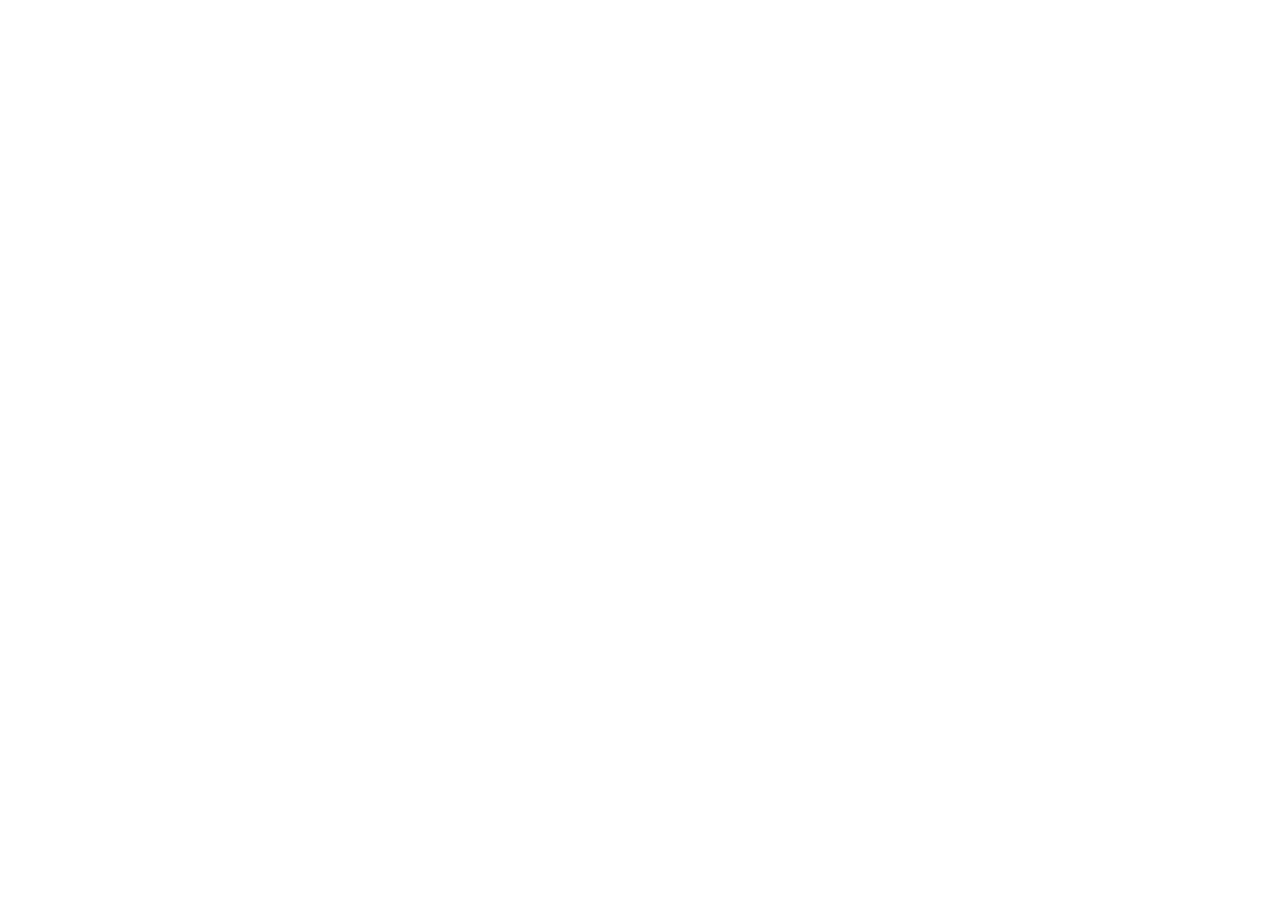
==== index.html @ 8fb1d261 "Updates" ====
<!doctype html><html lang="en"><head><meta charset="utf-8"/><link rel="icon" type="image/png" href="/portfolio-website/jk.png"/><meta name="viewport" content="width=device-width,initial-scale=1"/><meta name="theme-color" content="#0a0b10"/><meta name="description" content="Jack Kurtz — AI Engineer building AI automation pipelines and cloud infrastructure on Azure."/><link rel="preconnect" href="https://fonts.googleapis.com"/><link rel="preconnect" href="https://fonts.gstatic.com" crossorigin/><link href="https://fonts.googleapis.com/css2?family=Inter:wght@400;500;600;700;800&family=JetBrains+Mono:wght@400;500&display=swap" rel="stylesheet"/><link rel="apple-touch-icon" href="/portfolio-website/jk.png"/><link rel="manifest" href="/portfolio-website/manifest.json"/><title>Jack Kurtz — AI Engineer</title><script defer="defer" src="/portfolio-website/static/js/main.59977038.js"></script><link href="/portfolio-website/static/css/main.2db88e53.css" rel="stylesheet"></head><body><noscript>You need to enable JavaScript to run this app.</noscript><div id="root"></div></body></html>
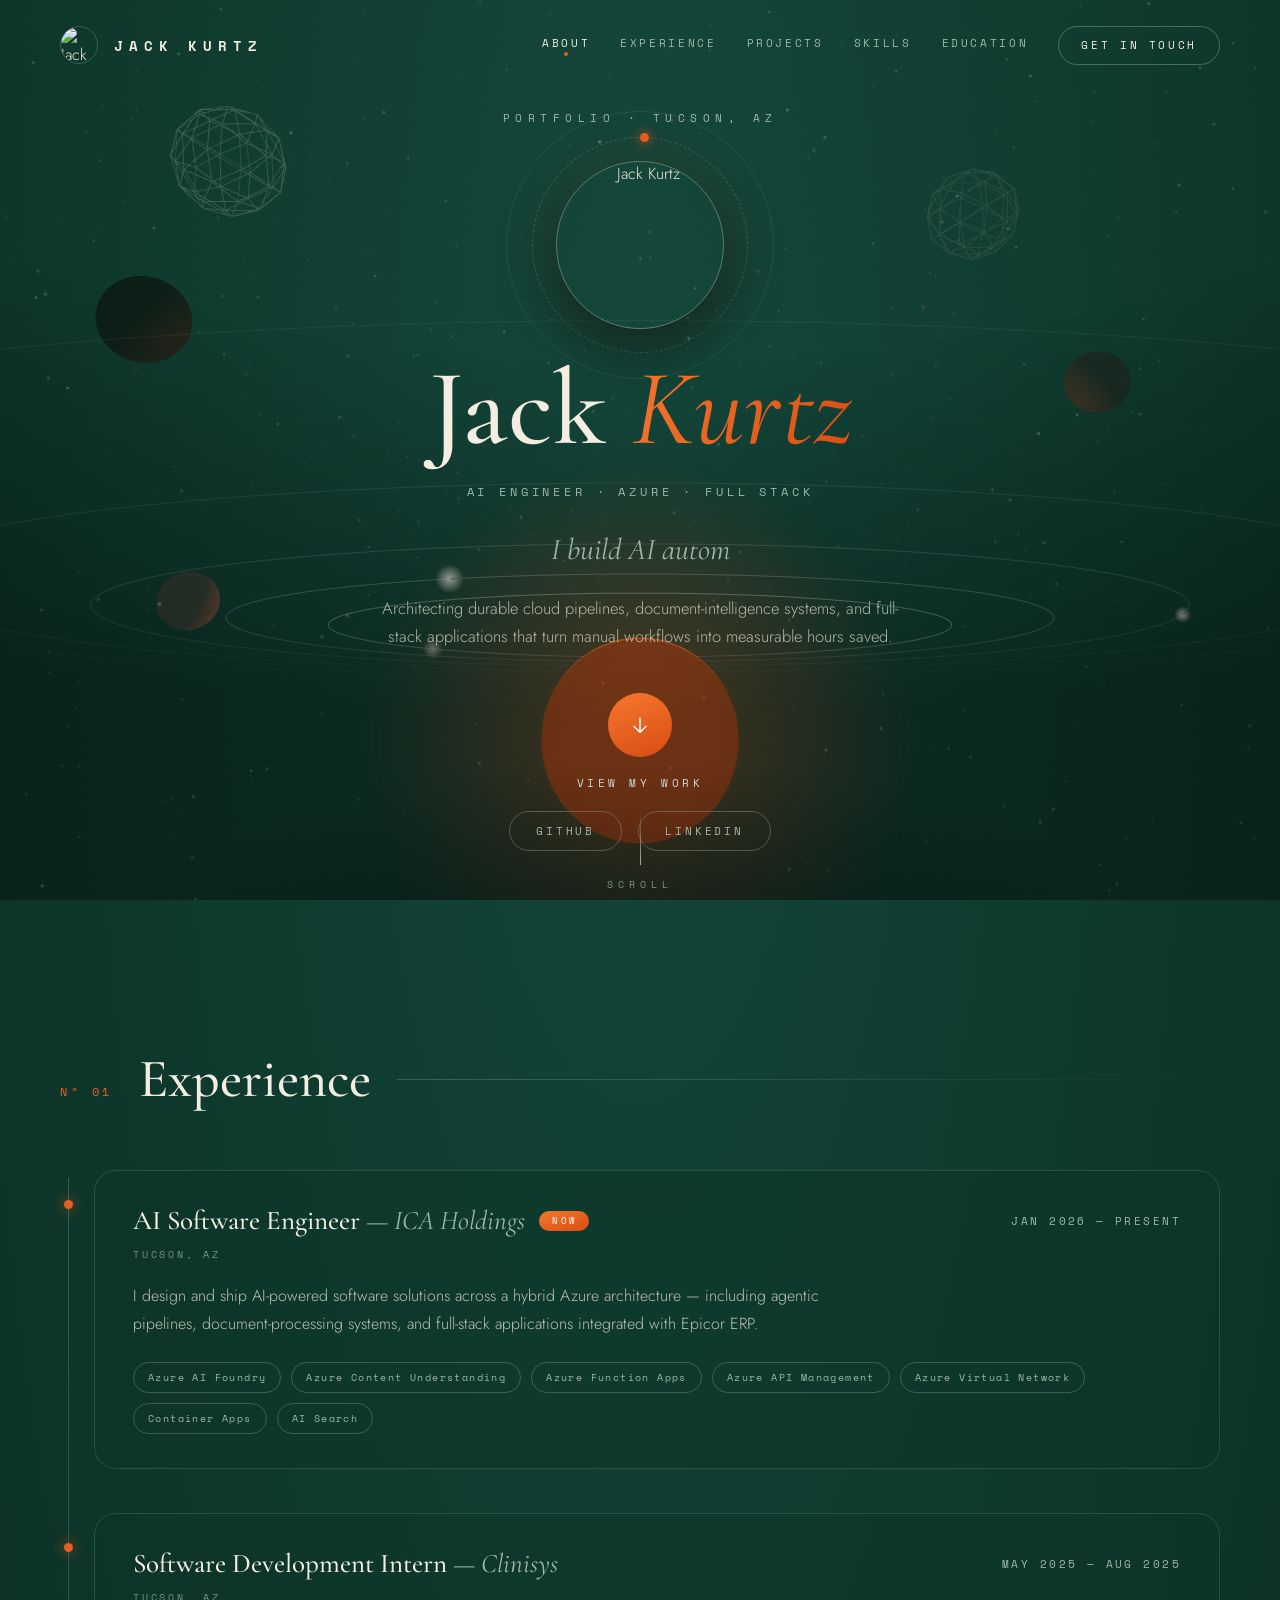
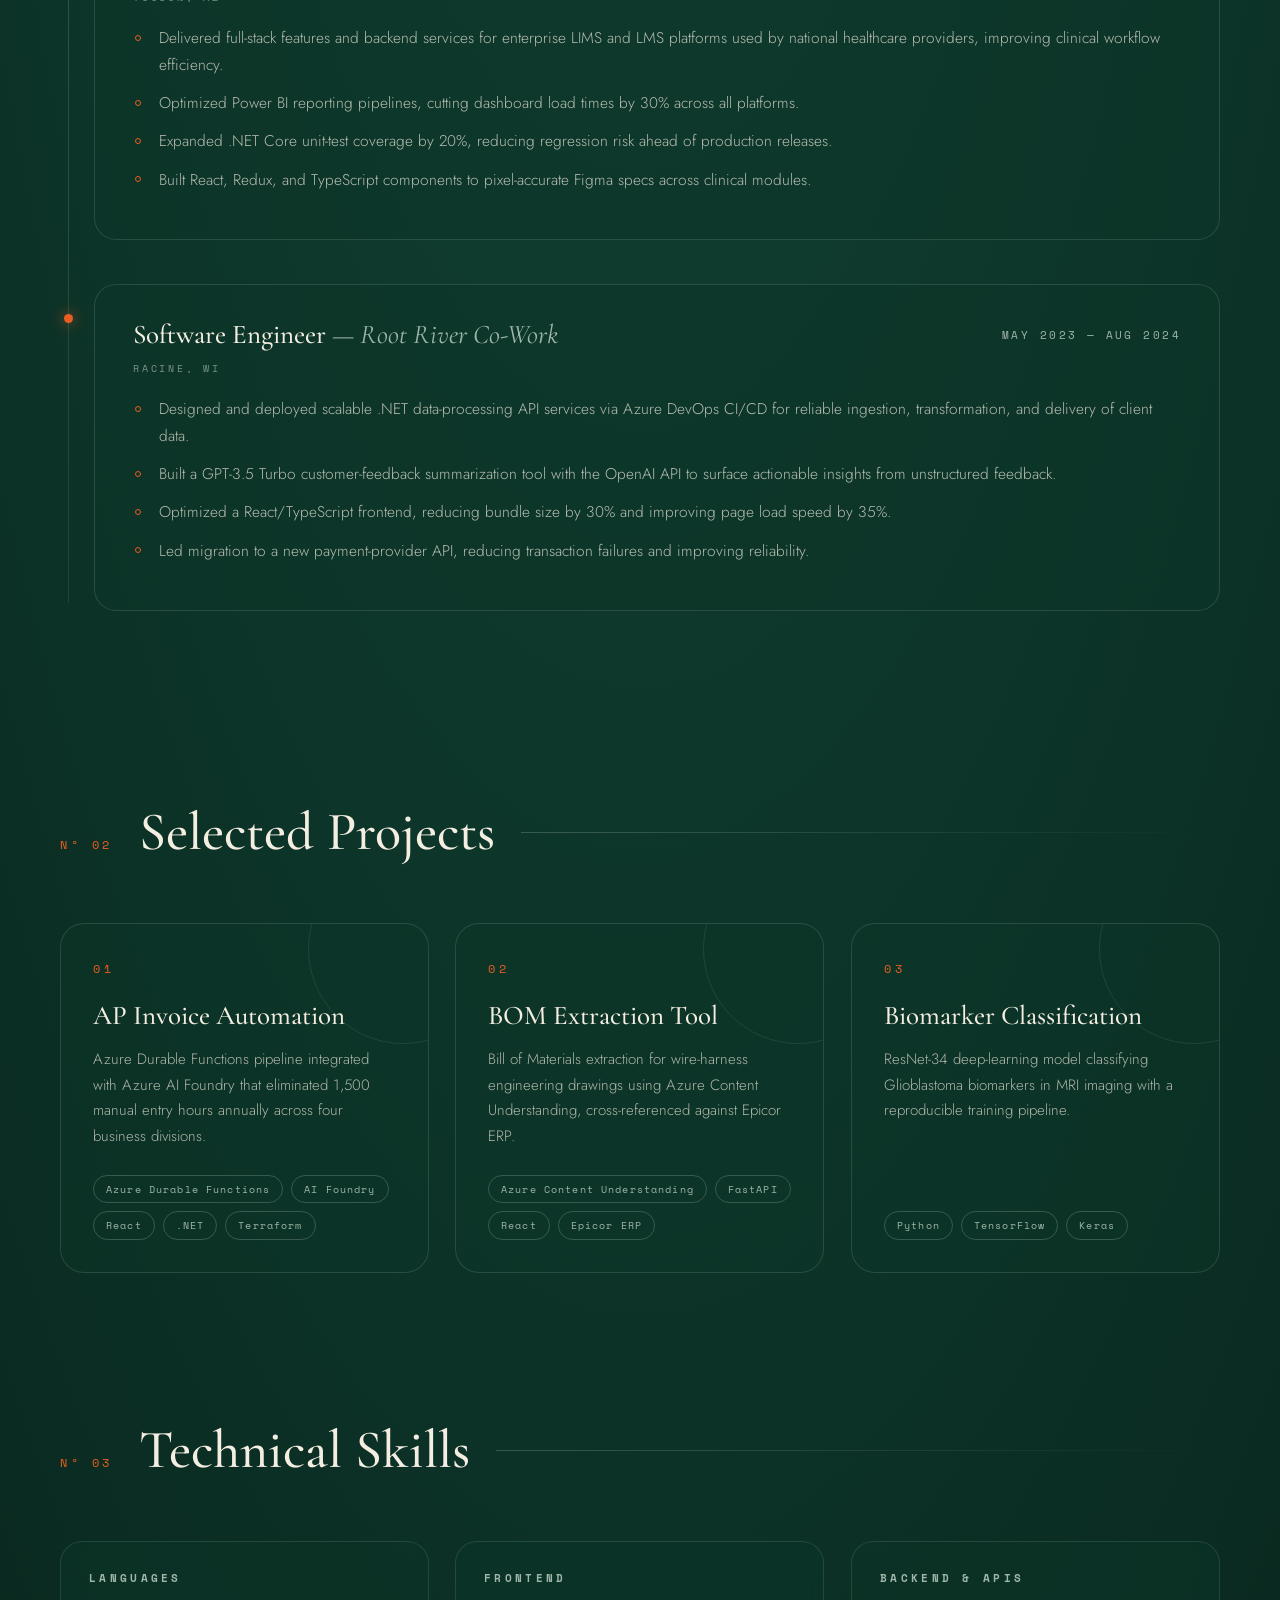
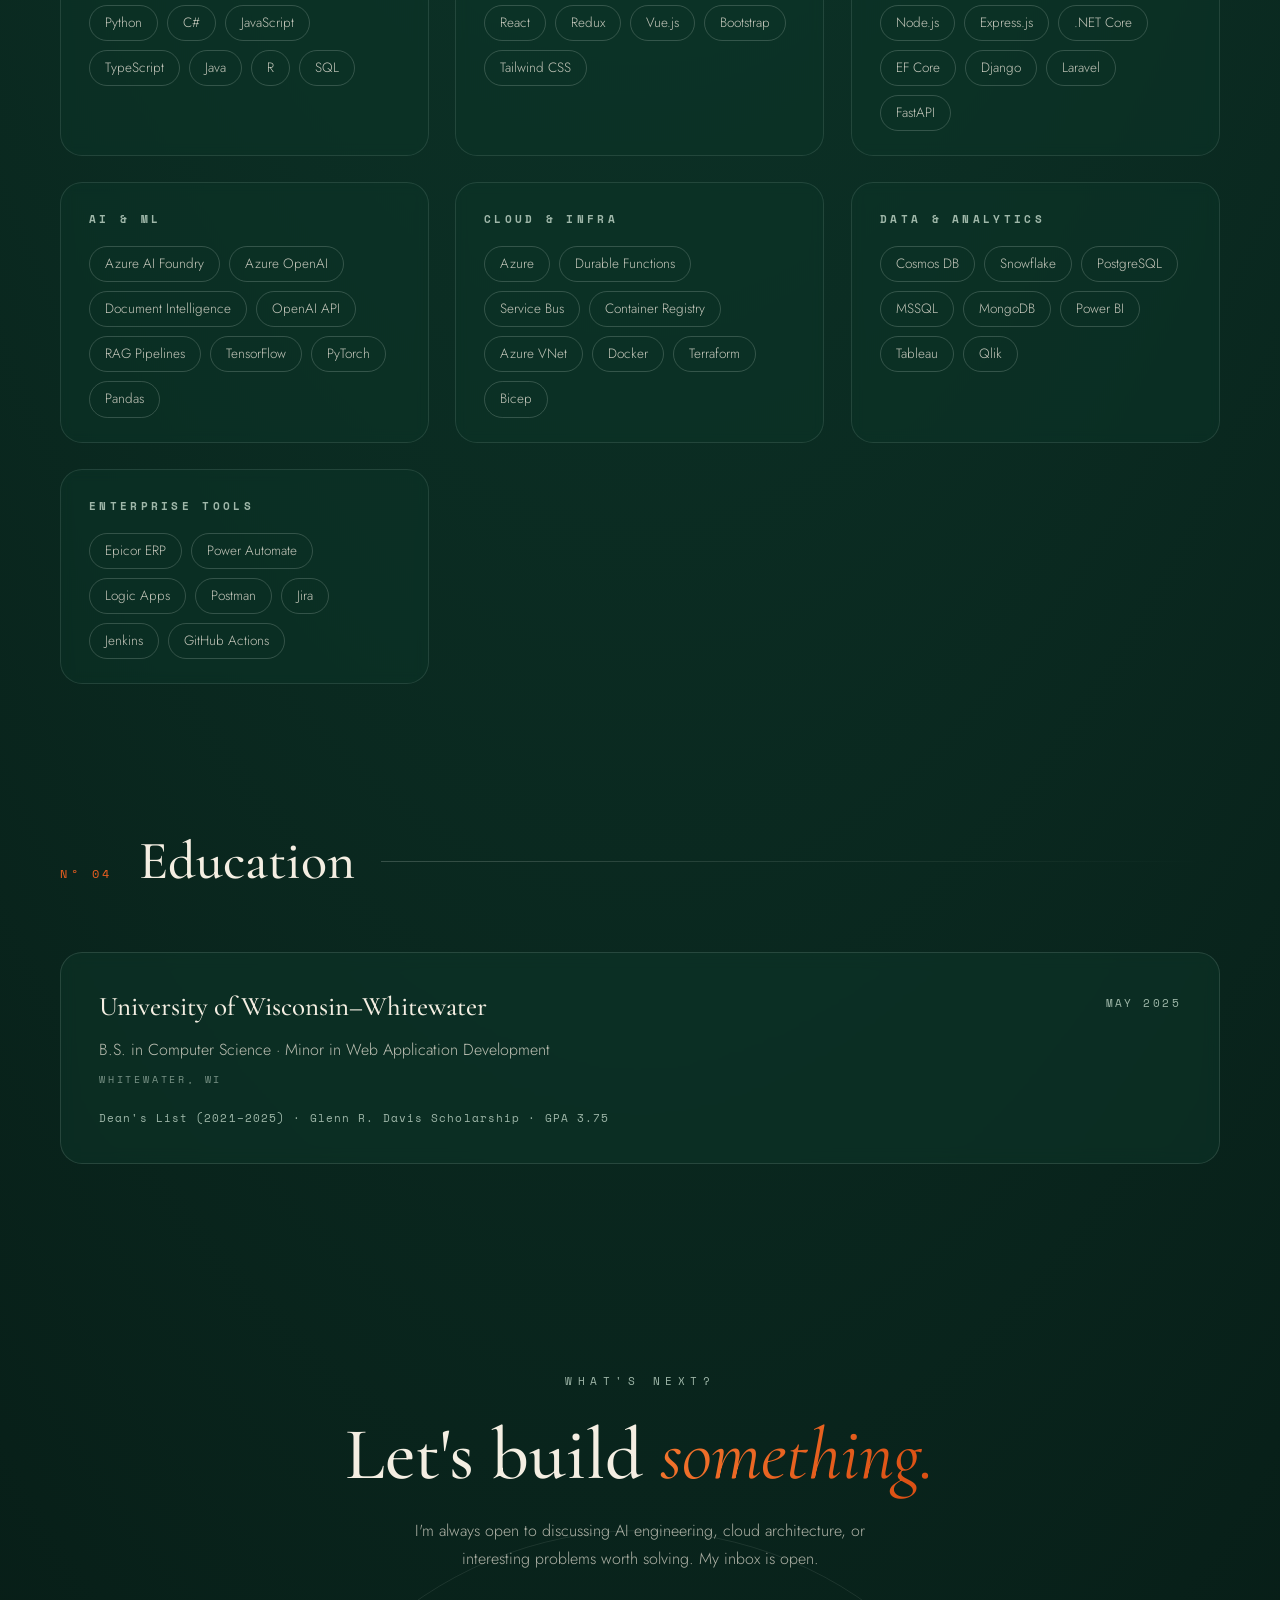
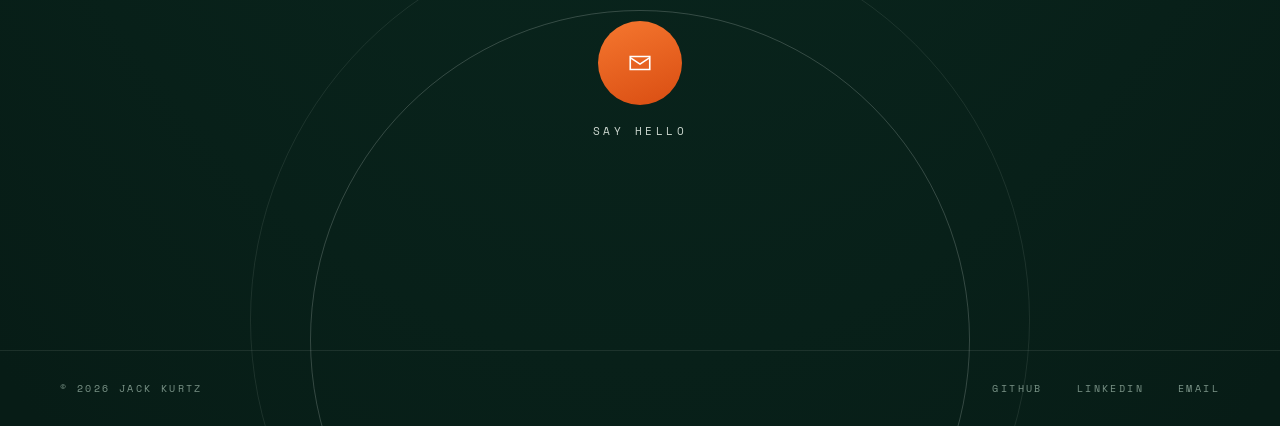
==== commit 18f5d447: "Updates" ====
--- a/index.html
+++ b/index.html
@@ -1 +1 @@
-<!doctype html><html lang="en"><head><meta charset="utf-8"/><link rel="icon" type="image/png" href="/portfolio-website/jk.png"/><meta name="viewport" content="width=device-width,initial-scale=1"/><meta name="theme-color" content="#0a0b10"/><meta name="description" content="Jack Kurtz — AI Engineer building AI automation pipelines and cloud infrastructure on Azure."/><link rel="preconnect" href="https://fonts.googleapis.com"/><link rel="preconnect" href="https://fonts.gstatic.com" crossorigin/><link href="https://fonts.googleapis.com/css2?family=Inter:wght@400;500;600;700;800&family=JetBrains+Mono:wght@400;500&display=swap" rel="stylesheet"/><link rel="apple-touch-icon" href="/portfolio-website/jk.png"/><link rel="manifest" href="/portfolio-website/manifest.json"/><title>Jack Kurtz — AI Engineer</title><script defer="defer" src="/portfolio-website/static/js/main.59977038.js"></script><link href="/portfolio-website/static/css/main.2db88e53.css" rel="stylesheet"></head><body><noscript>You need to enable JavaScript to run this app.</noscript><div id="root"></div></body></html>+<!doctype html><html lang="en"><head><meta charset="utf-8"/><link rel="icon" type="image/png" href="/jk.png"/><meta name="viewport" content="width=device-width,initial-scale=1"/><meta name="theme-color" content="#08201a"/><meta name="description" content="Jack Kurtz — AI Engineer building AI automation pipelines and cloud infrastructure on Azure."/><link rel="preconnect" href="https://fonts.googleapis.com"/><link rel="preconnect" href="https://fonts.gstatic.com" crossorigin/><link href="https://fonts.googleapis.com/css2?family=Cormorant+Garamond:ital,wght@0,400;0,500;0,600;1,400;1,500&family=Jost:wght@300;400;500&family=Space+Mono:wght@400;700&display=swap" rel="stylesheet"/><link rel="apple-touch-icon" href="/jk.png"/><link rel="manifest" href="/manifest.json"/><title>Jack Kurtz — AI Engineer</title><script defer="defer" src="/static/js/main.3e82a571.js"></script><link href="/static/css/main.672891ea.css" rel="stylesheet"></head><body><noscript>You need to enable JavaScript to run this app.</noscript><div id="root"></div></body></html>
--- a/static/css/main.672891ea.css
+++ b/static/css/main.672891ea.css
@@ -0,0 +1,4 @@
+*,:after,:before{--tw-border-spacing-x:0;--tw-border-spacing-y:0;--tw-translate-x:0;--tw-translate-y:0;--tw-rotate:0;--tw-skew-x:0;--tw-skew-y:0;--tw-scale-x:1;--tw-scale-y:1;--tw-pan-x: ;--tw-pan-y: ;--tw-pinch-zoom: ;--tw-scroll-snap-strictness:proximity;--tw-gradient-from-position: ;--tw-gradient-via-position: ;--tw-gradient-to-position: ;--tw-ordinal: ;--tw-slashed-zero: ;--tw-numeric-figure: ;--tw-numeric-spacing: ;--tw-numeric-fraction: ;--tw-ring-inset: ;--tw-ring-offset-width:0px;--tw-ring-offset-color:#fff;--tw-ring-color:#3b82f680;--tw-ring-offset-shadow:0 0 #0000;--tw-ring-shadow:0 0 #0000;--tw-shadow:0 0 #0000;--tw-shadow-colored:0 0 #0000;--tw-blur: ;--tw-brightness: ;--tw-contrast: ;--tw-grayscale: ;--tw-hue-rotate: ;--tw-invert: ;--tw-saturate: ;--tw-sepia: ;--tw-drop-shadow: ;--tw-backdrop-blur: ;--tw-backdrop-brightness: ;--tw-backdrop-contrast: ;--tw-backdrop-grayscale: ;--tw-backdrop-hue-rotate: ;--tw-backdrop-invert: ;--tw-backdrop-opacity: ;--tw-backdrop-saturate: ;--tw-backdrop-sepia: ;--tw-contain-size: ;--tw-contain-layout: ;--tw-contain-paint: ;--tw-contain-style: }::backdrop{--tw-border-spacing-x:0;--tw-border-spacing-y:0;--tw-translate-x:0;--tw-translate-y:0;--tw-rotate:0;--tw-skew-x:0;--tw-skew-y:0;--tw-scale-x:1;--tw-scale-y:1;--tw-pan-x: ;--tw-pan-y: ;--tw-pinch-zoom: ;--tw-scroll-snap-strictness:proximity;--tw-gradient-from-position: ;--tw-gradient-via-position: ;--tw-gradient-to-position: ;--tw-ordinal: ;--tw-slashed-zero: ;--tw-numeric-figure: ;--tw-numeric-spacing: ;--tw-numeric-fraction: ;--tw-ring-inset: ;--tw-ring-offset-width:0px;--tw-ring-offset-color:#fff;--tw-ring-color:#3b82f680;--tw-ring-offset-shadow:0 0 #0000;--tw-ring-shadow:0 0 #0000;--tw-shadow:0 0 #0000;--tw-shadow-colored:0 0 #0000;--tw-blur: ;--tw-brightness: ;--tw-contrast: ;--tw-grayscale: ;--tw-hue-rotate: ;--tw-invert: ;--tw-saturate: ;--tw-sepia: ;--tw-drop-shadow: ;--tw-backdrop-blur: ;--tw-backdrop-brightness: ;--tw-backdrop-contrast: ;--tw-backdrop-grayscale: ;--tw-backdrop-hue-rotate: ;--tw-backdrop-invert: ;--tw-backdrop-opacity: ;--tw-backdrop-saturate: ;--tw-backdrop-sepia: ;--tw-contain-size: ;--tw-contain-layout: ;--tw-contain-paint: ;--tw-contain-style: }/*
+! tailwindcss v3.4.18 | MIT License | https://tailwindcss.com
+*/*,:after,:before{border:0 solid #e5e7eb;box-sizing:border-box}:after,:before{--tw-content:""}:host,html{-webkit-text-size-adjust:100%;font-feature-settings:normal;-webkit-tap-highlight-color:transparent;font-family:Inter,ui-sans-serif,system-ui,-apple-system,Segoe UI,Roboto,sans-serif;font-variation-settings:normal;line-height:1.5;tab-size:4}body{line-height:inherit}hr{border-top-width:1px;color:inherit;height:0}abbr:where([title]){-webkit-text-decoration:underline dotted;text-decoration:underline dotted}h1,h2,h3,h4,h5,h6{font-size:inherit;font-weight:inherit}a{color:inherit;text-decoration:inherit}b,strong{font-weight:bolder}code,kbd,pre,samp{font-feature-settings:normal;font-family:JetBrains Mono,ui-monospace,SFMono-Regular,Menlo,monospace;font-size:1em;font-variation-settings:normal}small{font-size:80%}sub,sup{font-size:75%;line-height:0;position:relative;vertical-align:initial}sub{bottom:-.25em}sup{top:-.5em}table{border-collapse:collapse;border-color:inherit;text-indent:0}button,input,optgroup,select,textarea{font-feature-settings:inherit;color:inherit;font-family:inherit;font-size:100%;font-variation-settings:inherit;font-weight:inherit;letter-spacing:inherit;line-height:inherit;margin:0;padding:0}button,select{text-transform:none}button,input:where([type=button]),input:where([type=reset]),input:where([type=submit]){-webkit-appearance:button;background-color:initial;background-image:none}:-moz-focusring{outline:auto}:-moz-ui-invalid{box-shadow:none}progress{vertical-align:initial}::-webkit-inner-spin-button,::-webkit-outer-spin-button{height:auto}[type=search]{-webkit-appearance:textfield;outline-offset:-2px}::-webkit-search-decoration{-webkit-appearance:none}::-webkit-file-upload-button{-webkit-appearance:button;font:inherit}summary{display:list-item}blockquote,dd,dl,figure,h1,h2,h3,h4,h5,h6,hr,p,pre{margin:0}fieldset{margin:0}fieldset,legend{padding:0}menu,ol,ul{list-style:none;margin:0;padding:0}dialog{padding:0}textarea{resize:vertical}input::placeholder,textarea::placeholder{color:#9ca3af;opacity:1}[role=button],button{cursor:pointer}:disabled{cursor:default}audio,canvas,embed,iframe,img,object,svg,video{display:block;vertical-align:middle}img,video{height:auto;max-width:100%}[hidden]:where(:not([hidden=until-found])){display:none}.\!visible{visibility:visible!important}.visible{visibility:visible}.static{position:static}.transform{transform:translate(var(--tw-translate-x),var(--tw-translate-y)) rotate(var(--tw-rotate)) skewX(var(--tw-skew-x)) skewY(var(--tw-skew-y)) scaleX(var(--tw-scale-x)) scaleY(var(--tw-scale-y))}.resize{resize:both}.\!ring{--tw-ring-offset-shadow:var(--tw-ring-inset) 0 0 0 var(--tw-ring-offset-width) var(--tw-ring-offset-color)!important;--tw-ring-shadow:var(--tw-ring-inset) 0 0 0 calc(3px + var(--tw-ring-offset-width)) var(--tw-ring-color)!important;box-shadow:var(--tw-ring-offset-shadow),var(--tw-ring-shadow),0 0 #0000!important;box-shadow:var(--tw-ring-offset-shadow),var(--tw-ring-shadow),var(--tw-shadow,0 0 #0000)!important}.ring{--tw-ring-offset-shadow:var(--tw-ring-inset) 0 0 0 var(--tw-ring-offset-width) var(--tw-ring-offset-color);--tw-ring-shadow:var(--tw-ring-inset) 0 0 0 calc(3px + var(--tw-ring-offset-width)) var(--tw-ring-color);box-shadow:var(--tw-ring-offset-shadow),var(--tw-ring-shadow),0 0 #0000;box-shadow:var(--tw-ring-offset-shadow),var(--tw-ring-shadow),var(--tw-shadow,0 0 #0000)}.filter{filter:var(--tw-blur) var(--tw-brightness) var(--tw-contrast) var(--tw-grayscale) var(--tw-hue-rotate) var(--tw-invert) var(--tw-saturate) var(--tw-sepia) var(--tw-drop-shadow)}.transition{transition-duration:.15s;transition-property:color,background-color,border-color,fill,stroke,opacity,box-shadow,transform,filter,-webkit-text-decoration-color,-webkit-backdrop-filter;transition-property:color,background-color,border-color,text-decoration-color,fill,stroke,opacity,box-shadow,transform,filter,backdrop-filter;transition-property:color,background-color,border-color,text-decoration-color,fill,stroke,opacity,box-shadow,transform,filter,backdrop-filter,-webkit-text-decoration-color,-webkit-backdrop-filter;transition-timing-function:cubic-bezier(.4,0,.2,1)}:root{--ink:#071c16;--pine:#0d3529;--moss:#14463a;--cream:#f4eee2;--parchment:#efe9dd;--sage:#9fb7a9;--sage-dim:#7b9488;--sage-deep:#5f7d70;--ember:#e95e20;--ember-hi:#f5772f;--ember-lo:#d94d12;--ring:#d6e0d838;--ring-faint:#d6e0d81a;--serif:"Cormorant Garamond",Georgia,serif;--sans:"Jost","Avenir Next",sans-serif;--mono:"Space Mono",ui-monospace,Menlo,monospace;color-scheme:dark}*{box-sizing:border-box}html{scroll-behavior:smooth}@media (prefers-reduced-motion:reduce){html{scroll-behavior:auto}}body{-webkit-font-smoothing:antialiased;-moz-osx-font-smoothing:grayscale;background-color:#071c16;background-color:var(--ink);color:#efe9dd;color:var(--parchment);font-family:Jost,Avenir Next,sans-serif;font-family:var(--sans);font-weight:300;margin:0;overflow-x:hidden;text-rendering:optimizeLegibility}.mono,code{font-family:Space Mono,ui-monospace,Menlo,monospace;font-family:var(--mono)}::-webkit-scrollbar{width:11px}::-webkit-scrollbar-track{background:#071c16;background:var(--ink)}::-webkit-scrollbar-thumb{background:#2a4d40;border:2px solid #071c16;border:2px solid var(--ink);border-radius:8px}::-webkit-scrollbar-thumb:hover{background:#3c6353}::selection{background:#e95e2059;color:#f4eee2;color:var(--cream)}.App,.site{min-height:100vh}.site{background:radial-gradient(120% 100% at 50% 8%,var(--moss) 0,var(--pine) 42%,var(--ink) 100%);color:var(--parchment);font-family:var(--sans);overflow:hidden;position:relative}.three-bg{inset:0;pointer-events:none;position:fixed;z-index:0}.three-bg canvas{display:block;height:100%!important;width:100%!important}.site-grain{background-image:url("data:image/svg+xml;charset=utf-8,%3Csvg xmlns='http://www.w3.org/2000/svg' width='160' height='160'%3E%3Cfilter id='a'%3E%3CfeTurbulence type='fractalNoise' baseFrequency='.9' numOctaves='2' stitchTiles='stitch'/%3E%3C/filter%3E%3Crect width='100%25' height='100%25' filter='url(%23a)' opacity='.16'/%3E%3C/svg%3E");mix-blend-mode:overlay;opacity:.5;z-index:2}.site-grain,.site-vignette{inset:0;pointer-events:none;position:fixed}.site-vignette{background:radial-gradient(80% 60% at 50% 120%,#0000008c,#0000 60%),radial-gradient(140% 100% at 50% -20%,#0000 60%,#00000059 100%);z-index:1}.site-container{margin-inline:auto;width:min(1160px,calc(100% - 48px))}.site-main{position:relative;z-index:3}.eyebrow{color:var(--sage);font-family:var(--mono);font-size:11px;letter-spacing:.5em;margin:0}.site-header{left:0;padding:26px 0;position:fixed;right:0;top:0;transition:background .4s ease,padding .4s ease,box-shadow .4s ease;z-index:50}.site-header.is-scrolled{backdrop-filter:blur(14px);-webkit-backdrop-filter:blur(14px);background:#071c16d1;box-shadow:0 1px 0 #d6e0d81a;padding:12px 0}.header-inner{align-items:center;display:flex;justify-content:space-between}.brand{align-items:center;color:var(--cream);display:inline-flex;gap:16px;text-decoration:none}.brand-mark{border:1px solid var(--ring);border-radius:50%;flex:none;height:38px;overflow:hidden;width:38px}.brand-mark img{height:100%;object-fit:cover;width:100%}.brand-text{font-family:var(--mono);font-size:14px;font-weight:700;letter-spacing:.42em}.site-nav{align-items:center;display:flex;gap:30px}.nav-link{color:var(--sage);font-family:var(--mono);font-size:11px;letter-spacing:.24em;padding-bottom:4px;position:relative;text-decoration:none;text-transform:uppercase;transition:color .25s ease}.nav-link:after{background:var(--ember);border-radius:50%;bottom:0;content:"";height:4px;left:50%;position:absolute;transform:translateX(-50%) scale(0);transition:transform .25s ease;width:4px}.nav-link.is-active,.nav-link:hover{color:var(--cream)}.nav-link.is-active:after{transform:translateX(-50%) scale(1)}.nav-cta{border:1px solid #96aa9e73;border-radius:999px;color:var(--cream);font-family:var(--mono);font-size:11px;letter-spacing:.24em;padding:10px 22px;text-decoration:none;text-transform:uppercase;transition:border-color .25s ease,background .25s ease,color .25s ease}.nav-cta:hover{background:#e95e201f;border-color:var(--ember)}.hero{align-items:center;display:flex;flex-direction:column;justify-content:center;min-height:100vh;padding-bottom:80px;padding-top:110px;position:relative;text-align:center}.hero-eyebrow{animation:fadeDown .9s cubic-bezier(.22,1,.36,1) .15s both}.hero-photo{animation:fadeDown 1s cubic-bezier(.22,1,.36,1) .3s both;margin:34px 0 8px;position:relative}.photo-frame{border:1px solid #d6e0d859;border-radius:50%;box-shadow:0 24px 60px #00000073,0 0 60px #e95e201f;height:168px;overflow:hidden;position:relative;width:168px;z-index:1}.photo-frame img{height:100%;object-fit:cover;width:100%}.photo-ring{border:1px solid var(--ring);border-radius:50%;left:50%;pointer-events:none;position:absolute;top:50%}.photo-ring-a{animation:ringSpin 26s linear infinite;border-style:dashed;height:216px;width:216px}.photo-ring-a,.photo-ring-b{transform:translate(-50%,-50%)}.photo-ring-b{border-color:var(--ring-faint);height:268px;width:268px}.photo-ring-a:after{background:var(--ember);border-radius:50%;box-shadow:0 0 12px #e95e20e6;content:"";height:9px;left:50%;position:absolute;top:-5px;width:9px}.hero-name{animation:fadeUp 1s cubic-bezier(.22,1,.36,1) .45s both;color:var(--cream);font-family:var(--serif);font-size:clamp(56px,9vw,108px);font-weight:500;letter-spacing:.5px;line-height:1;margin:18px 0 0}.hero-name em{background:linear-gradient(120deg,var(--ember-hi),var(--ember-lo));-webkit-background-clip:text;background-clip:text;color:#0000;font-style:italic;font-weight:400}.hero-role{animation:fadeUp 1s cubic-bezier(.22,1,.36,1) .6s both;color:var(--sage);font-family:var(--mono);font-size:12px;letter-spacing:.32em;margin:20px 0 0}.hero-tagline{animation:fadeUp 1s cubic-bezier(.22,1,.36,1) .7s both;color:var(--sage);font-family:var(--serif);font-size:clamp(21px,3vw,30px);font-style:italic;font-weight:400;margin:26px 0 0;min-height:1.5em}.hero-desc{animation:fadeUp 1s cubic-bezier(.22,1,.36,1) .8s both;color:#efe9ddb8;font-size:16.5px;font-weight:300;line-height:1.75;margin:22px auto 0;max-width:540px}.hero-actions{align-items:center;animation:fadeUp 1s cubic-bezier(.22,1,.36,1) .95s both;display:flex;flex-direction:column;gap:18px;margin-top:42px}.btn-orb{align-items:center;animation:pulseGlow 3.2s ease-in-out infinite;background:linear-gradient(160deg,var(--ember-hi),var(--ember-lo));border:none;border-radius:50%;color:#fff;cursor:pointer;display:inline-flex;height:64px;justify-content:center;text-decoration:none;transition:filter .25s ease,transform .25s ease;width:64px}.btn-orb:hover{filter:brightness(1.1)}.btn-orb-lg{height:84px;width:84px}.btn-orb-label{color:#cdd8d0;font-family:var(--mono);font-size:11px;letter-spacing:.32em}.hero-links{display:flex;gap:16px;margin-top:8px}.link-pill{border:1px solid #96aa9e66;border-radius:999px;color:var(--sage);font-family:var(--mono);font-size:11px;letter-spacing:.26em;padding:11px 26px;text-decoration:none;transition:color .25s ease,border-color .25s ease,background .25s ease}.link-pill:hover{background:#f4eee20d;border-color:#f4eee2b3;color:var(--cream)}.hero-scroll{align-items:center;bottom:30px;display:flex;flex-direction:column;gap:12px;left:50%;position:absolute;transform:translateX(-50%)}.hero-scroll-line{animation:scrollPulse 2.2s ease-in-out infinite;background:linear-gradient(to bottom,#0000,var(--sage));display:block;height:54px;width:1px}.hero-scroll-text{color:var(--sage-dim);font-family:var(--mono);font-size:10px;letter-spacing:.5em}.roll{--stagger:0ms;opacity:0;transform:translateY(72px) rotate(2.5deg);transition:opacity .9s cubic-bezier(.22,1,.36,1) var(--stagger),transform 1s cubic-bezier(.22,1,.36,1) var(--stagger);will-change:transform,opacity}.roll-l{transform:translateX(-110px) translateY(24px) rotate(-6deg)}.roll-r{transform:translateX(110px) translateY(24px) rotate(6deg)}.roll-spin{transform:translateY(96px) rotate(10deg) scale(.92)}.roll.is-visible{opacity:1;transform:translate(0) rotate(0) scale(1)}@media (prefers-reduced-motion:reduce){.roll,.roll-l,.roll-r,.roll-spin{opacity:1;transform:none;transition:none}.hero-actions,.hero-desc,.hero-eyebrow,.hero-name,.hero-photo,.hero-role,.hero-tagline{animation:none}}.section{padding:130px 0 20px}.section-head{align-items:baseline;display:flex;gap:26px;margin-bottom:64px}.section-index{color:var(--ember);flex:none;font-family:var(--mono);font-size:12px;letter-spacing:.3em}.section-title{color:var(--cream);font-family:var(--serif);font-size:clamp(36px,5vw,54px);font-weight:500;line-height:1;margin:0;white-space:nowrap}.section-rule{align-self:center;background:linear-gradient(to right,var(--ring),#0000);flex:1 1;height:1px}.timeline{list-style:none;margin:0;padding:0 0 0 34px;position:relative}.timeline:before{background:linear-gradient(to bottom,var(--ring),var(--ring-faint));bottom:8px;content:"";left:8px;position:absolute;top:8px;width:1px}.timeline-item{margin-bottom:44px;position:relative}.timeline-dot{background:var(--ember);border-radius:50%;box-shadow:0 0 14px #e95e20cc;height:9px;left:-30px;position:absolute;top:30px;width:9px}.exp-card{backdrop-filter:blur(8px);-webkit-backdrop-filter:blur(8px);background:#0d35298c;border:1px solid #d6e0d824;border-radius:22px;padding:34px 38px;transition:border-color .3s ease,box-shadow .3s ease}.exp-card:hover{border-color:#e95e2066;box-shadow:0 24px 70px #00000059}.exp-top{align-items:flex-start;display:flex;flex-wrap:wrap;gap:20px;justify-content:space-between}.exp-role{color:var(--cream);font-family:var(--serif);font-size:27px;font-weight:500;line-height:1.2;margin:0}.exp-company{color:var(--sage);font-style:italic;font-weight:400}.badge-current{background:linear-gradient(160deg,var(--ember-hi),var(--ember-lo));border-radius:999px;color:#fff;display:inline-block;font-family:var(--mono);font-size:9px;letter-spacing:.3em;margin-left:14px;padding:5px 11px 4px 13px;transform:translateY(-3px);vertical-align:middle}.exp-loc{color:var(--sage-dim);font-size:10px;letter-spacing:.28em;margin:10px 0 0}.exp-loc,.exp-period{font-family:var(--mono)}.exp-period{color:var(--sage);font-size:11px;letter-spacing:.22em;padding-top:8px;white-space:nowrap}.exp-summary{color:#efe9ddc7;font-size:16px;font-weight:300;line-height:1.75;margin:20px 0 0;max-width:720px}.exp-bullets{list-style:none;margin:20px 0 0;padding:0}.exp-bullets li{color:#efe9ddbf;font-size:15.5px;font-weight:300;line-height:1.7;margin-bottom:12px;padding-left:26px;position:relative}.exp-bullets li:before{border:1px solid var(--ember);border-radius:50%;content:"";height:6px;left:2px;position:absolute;top:.62em;width:6px}.exp-tools{display:flex;flex-wrap:wrap;gap:10px;list-style:none;margin:24px 0 0;padding:0}.exp-tools li{border:1px solid #96aa9e59;border-radius:999px;color:var(--sage);font-family:var(--mono);font-size:10px;letter-spacing:.14em;padding:7px 14px}.project-grid{grid-gap:26px;display:grid;gap:26px;grid-template-columns:repeat(3,1fr)}.project-grid>.roll{height:100%}.project-card{border-radius:24px;height:100%}.project-card-inner{backdrop-filter:blur(8px);-webkit-backdrop-filter:blur(8px);background:#0d35298c;border:1px solid #d6e0d824;border-radius:24px;display:flex;flex-direction:column;height:100%;overflow:hidden;padding:36px 32px 32px;position:relative;text-decoration:none;transition:border-color .3s ease,box-shadow .3s ease,transform .3s ease}.project-card-inner:before{border:1px solid var(--ring-faint);border-radius:50%;content:"";height:190px;position:absolute;right:-70px;top:-70px;transition:border-color .4s ease,transform .6s cubic-bezier(.22,1,.36,1);width:190px}.project-card-inner:hover{border-color:#e95e2073;box-shadow:0 30px 80px #0006,0 0 50px #e95e2014}.project-card-inner:hover:before{border-color:#e95e2066;transform:rotate(90deg) scale(1.12)}.project-index{color:var(--ember);font-family:var(--mono);font-size:12px;letter-spacing:.3em;margin-bottom:22px}.project-title{color:var(--cream);font-family:var(--serif);font-size:27px;font-weight:500;line-height:1.15;margin:0 0 16px}.project-desc{color:#efe9ddb8;flex:1 1;font-size:15px;font-weight:300;line-height:1.7;margin:0 0 26px}.project-tech{display:flex;flex-wrap:wrap;gap:8px;list-style:none;margin:0;padding:0}.project-tech li{border:1px solid #96aa9e52;border-radius:999px;color:var(--sage);font-family:var(--mono);font-size:9.5px;letter-spacing:.12em;padding:6px 12px}.skills-grid{grid-gap:26px;display:grid;gap:26px;grid-template-columns:repeat(3,1fr)}.skill-group{backdrop-filter:blur(6px);-webkit-backdrop-filter:blur(6px);background:#0d352973;border:1px solid #d6e0d81f;border-radius:22px;padding:28px 28px 24px;transition:border-color .3s ease}.skill-group:hover{border-color:#e95e2059}.skill-label{color:var(--sage);font-family:var(--mono);font-size:11px;font-weight:700;letter-spacing:.3em;margin:0 0 18px}.skill-pills{display:flex;flex-wrap:wrap;gap:9px;list-style:none;margin:0;padding:0}.skill-pill{border:1px solid #96aa9e4d;border-radius:999px;color:#efe9ddd1;font-size:13.5px;font-weight:300;padding:7px 15px;transition:border-color .25s ease,background .25s ease,color .25s ease}.skill-pill:hover{background:#e95e201a;border-color:var(--ember);color:var(--cream)}.edu-card{backdrop-filter:blur(8px);-webkit-backdrop-filter:blur(8px);background:#0d35298c;border:1px solid #d6e0d824;border-radius:22px;padding:34px 38px}.edu-top{align-items:flex-start;display:flex;flex-wrap:wrap;gap:20px;justify-content:space-between}.edu-school{color:var(--cream);font-family:var(--serif);font-size:27px;font-weight:500;margin:0}.edu-degree{color:#efe9ddc7;font-size:16px;font-weight:300;margin:10px 0 0}.edu-loc{color:var(--sage-dim);font-family:var(--mono);font-size:10px;letter-spacing:.28em;margin:10px 0 0}.edu-date{letter-spacing:.22em;padding-top:8px;white-space:nowrap}.edu-date,.edu-notes{color:var(--sage);font-family:var(--mono);font-size:11px}.edu-notes{letter-spacing:.1em;line-height:2;margin:20px 0 0}.contact{overflow:visible;padding:190px 0 210px;position:relative;text-align:center}.contact-ring{border:1px solid var(--ring);border-radius:50%;left:50%;pointer-events:none;position:absolute}.contact-ring-a{bottom:-320px;height:660px;transform:translateX(-50%);width:660px}.contact-ring-b{border-color:var(--ring-faint);bottom:-360px;height:780px;transform:translateX(-50%);width:780px}.contact-title{color:var(--cream);font-family:var(--serif);font-size:clamp(44px,6.5vw,74px);font-weight:500;line-height:1.05;margin:26px 0 0}.contact-title em{background:linear-gradient(120deg,var(--ember-hi),var(--ember-lo));-webkit-background-clip:text;background-clip:text;color:#0000;font-style:italic;font-weight:400}.contact-desc{color:#efe9ddb8;font-size:16px;font-weight:300;line-height:1.75;margin:24px auto 0;max-width:480px}.contact-cta{align-items:center;display:flex;flex-direction:column;gap:18px;margin-top:48px}.site-footer{border-top:1px solid #d6e0d81a;padding:30px 0;position:relative;z-index:3}.footer-inner{align-items:center;display:flex;flex-wrap:wrap;gap:20px;justify-content:space-between}.footer-copy{color:var(--sage-dim);font-family:var(--mono);font-size:10px;letter-spacing:.24em}.footer-links{display:flex;gap:34px}.footer-links a{color:var(--sage-dim);font-family:var(--mono);font-size:10px;letter-spacing:.24em;text-decoration:none;transition:color .25s ease}.footer-links a:hover{color:var(--cream)}body.has-cursor,body.has-cursor a,body.has-cursor button{cursor:none}.cursor-dot{background:var(--cream);height:6px;left:-3px;top:-3px;width:6px;z-index:9999}.cursor-dot,.cursor-ring{border-radius:50%;opacity:0;pointer-events:none;position:fixed}.cursor-ring{border:1px solid #f4eee280;height:38px;left:-19px;top:-19px;transition:width .25s ease,height .25s ease,top .25s ease,left .25s ease,border-color .25s ease,background .25s ease;width:38px;z-index:9998}.cursor-ring.is-hover{background:#e95e2014;border-color:var(--ember);height:54px;left:-27px;top:-27px;width:54px}.cursor-ring.is-down{transform:scale(.8)}.scroll-progress{background:linear-gradient(to right,var(--ember-hi),var(--ember-lo));height:2px;left:0;position:fixed;right:0;top:0;transform:scaleX(0);transform-origin:left;z-index:60}@keyframes fadeUp{0%{opacity:0;transform:translateY(34px)}to{opacity:1;transform:translateY(0)}}@keyframes fadeDown{0%{opacity:0;transform:translateY(-22px)}to{opacity:1;transform:translateY(0)}}@keyframes ringSpin{0%{transform:translate(-50%,-50%) rotate(0deg)}to{transform:translate(-50%,-50%) rotate(1turn)}}@keyframes pulseGlow{0%,to{box-shadow:0 0 40px 4px #e95e208c,0 0 0 0 #e95e2059}50%{box-shadow:0 0 64px 10px #e95e20bf,0 0 0 8px #e95e200f}}@keyframes scrollPulse{0%,to{opacity:.4;transform:scaleY(.4);transform-origin:top}50%{opacity:1;transform:scaleY(1)}}@media (max-width:980px){.project-grid,.skills-grid{grid-template-columns:repeat(2,1fr)}}@media (max-width:720px){.site-nav .nav-link{display:none}.section{padding:90px 0 10px}.section-head{gap:16px;margin-bottom:44px}.project-grid,.skills-grid{grid-template-columns:1fr}.timeline{padding-left:24px}.timeline-dot{left:-20px}.edu-card,.exp-card{padding:26px 24px}.roll-l,.roll-r{transform:translateY(72px) rotate(2.5deg)}.contact{padding:130px 0 150px}.contact-ring-a{bottom:-230px;height:440px;width:440px}.contact-ring-b{bottom:-270px;height:540px;width:540px}}.welcome-root{align-items:center;animation:welcome-fade-out .55s ease 2.05s forwards;background:radial-gradient(120% 100% at 50% 8%,var(--moss) 0,var(--pine) 42%,var(--ink) 100%);cursor:pointer;display:flex;inset:0;justify-content:center;position:fixed;z-index:1000}.welcome-glow{background:radial-gradient(34rem 26rem at 50% 68%,#e95e202e,#0000 62%),radial-gradient(80% 60% at 50% 120%,#00000080,#0000 60%);inset:0;pointer-events:none;position:absolute}.welcome-inner{align-items:center;display:flex;flex-direction:column;padding:2rem;position:relative;text-align:center}.welcome-inner:after,.welcome-inner:before{animation:welcome-ring 1.4s cubic-bezier(.22,1,.36,1) both;border:1px solid var(--ring);border-radius:50%;content:"";left:50%;pointer-events:none;position:absolute;top:50%}.welcome-inner:before{height:380px;margin:-190px 0 0 -190px;width:380px}.welcome-inner:after{animation-delay:.15s;border-color:var(--ring-faint);height:470px;margin:-235px 0 0 -235px;width:470px}.welcome-mark{animation:welcome-pop .8s cubic-bezier(.22,1,.36,1) both;border:1px solid #d6e0d866;border-radius:50%;box-shadow:0 0 44px #e95e2059;height:84px;margin-bottom:26px;overflow:hidden;width:84px}.welcome-mark img{height:100%;object-fit:cover;width:100%}.welcome-title{color:var(--cream);font-family:var(--serif);font-size:clamp(52px,9vw,92px);font-weight:500;line-height:1;margin:0}.welcome-letter{animation:welcome-letter-in .7s cubic-bezier(.22,1,.36,1) forwards;display:inline-block;opacity:0;transform:translateY(28px) rotate(5deg)}.welcome-sub{animation:welcome-pop .8s cubic-bezier(.22,1,.36,1) .7s both;color:var(--sage);font-family:var(--mono);font-size:11px;letter-spacing:.5em;margin:22px 0 0;text-transform:uppercase}.welcome-progress{background:#d6e0d82e;height:1px;margin-top:34px;overflow:hidden;width:180px}.welcome-progress-bar{animation:welcome-progress 2s cubic-bezier(.4,0,.2,1) .2s forwards;background:linear-gradient(to right,var(--ember-hi),var(--ember-lo));display:block;height:100%;transform:scaleX(0);transform-origin:left;width:100%}.welcome-hint{animation:welcome-pop .8s ease 1s both;color:var(--sage-dim);font-family:var(--mono);font-size:10px;letter-spacing:.32em;margin-top:20px;text-transform:uppercase}@keyframes welcome-letter-in{to{opacity:1;transform:translateY(0) rotate(0)}}@keyframes welcome-pop{0%{opacity:0;transform:translateY(14px)}to{opacity:1;transform:translateY(0)}}@keyframes welcome-ring{0%{opacity:0;transform:scale(.7)}to{opacity:1;transform:scale(1)}}@keyframes welcome-progress{to{transform:scaleX(1)}}@keyframes welcome-fade-out{to{opacity:0;visibility:hidden}}@media (prefers-reduced-motion:reduce){.welcome-hint,.welcome-inner:after,.welcome-inner:before,.welcome-letter,.welcome-mark,.welcome-sub{animation-delay:0s;animation-duration:.01s}}
+/*# sourceMappingURL=main.672891ea.css.map*/
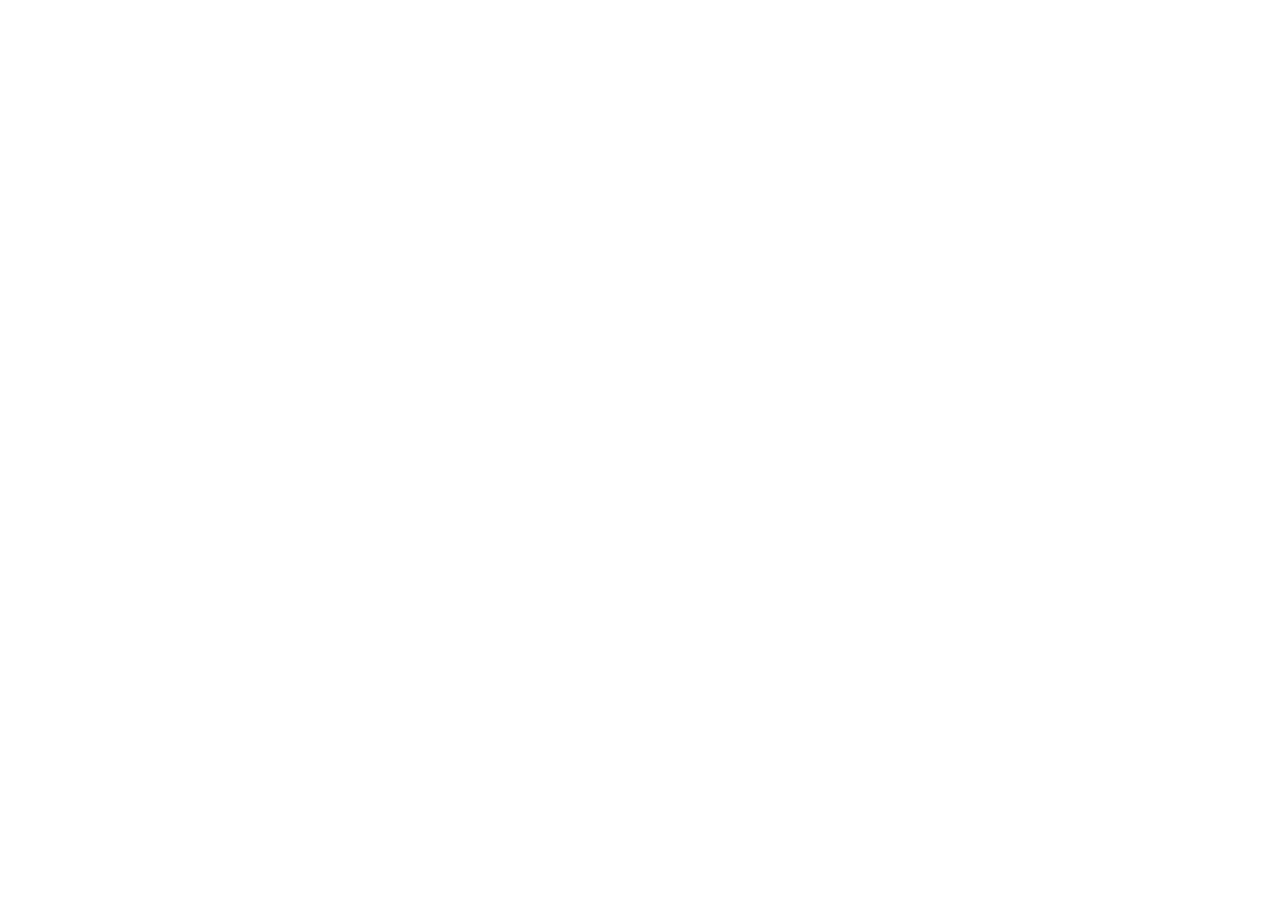
==== commit d0a7e83f: "Updates" ====
--- a/index.html
+++ b/index.html
@@ -1 +1 @@
-<!doctype html><html lang="en"><head><meta charset="utf-8"/><link rel="icon" type="image/png" href="/jk.png"/><meta name="viewport" content="width=device-width,initial-scale=1"/><meta name="theme-color" content="#08201a"/><meta name="description" content="Jack Kurtz — AI Engineer building AI automation pipelines and cloud infrastructure on Azure."/><link rel="preconnect" href="https://fonts.googleapis.com"/><link rel="preconnect" href="https://fonts.gstatic.com" crossorigin/><link href="https://fonts.googleapis.com/css2?family=Cormorant+Garamond:ital,wght@0,400;0,500;0,600;1,400;1,500&family=Jost:wght@300;400;500&family=Space+Mono:wght@400;700&display=swap" rel="stylesheet"/><link rel="apple-touch-icon" href="/jk.png"/><link rel="manifest" href="/manifest.json"/><title>Jack Kurtz — AI Engineer</title><script defer="defer" src="/static/js/main.3e82a571.js"></script><link href="/static/css/main.672891ea.css" rel="stylesheet"></head><body><noscript>You need to enable JavaScript to run this app.</noscript><div id="root"></div></body></html>+<!doctype html><html lang="en"><head><meta charset="utf-8"/><link rel="icon" type="image/png" href="/portfolio-website/jk.png"/><meta name="viewport" content="width=device-width,initial-scale=1"/><meta name="theme-color" content="#08201a"/><meta name="description" content="Jack Kurtz — AI Engineer building AI automation pipelines and cloud infrastructure on Azure."/><link rel="preconnect" href="https://fonts.googleapis.com"/><link rel="preconnect" href="https://fonts.gstatic.com" crossorigin/><link href="https://fonts.googleapis.com/css2?family=Cormorant+Garamond:ital,wght@0,400;0,500;0,600;1,400;1,500&family=Jost:wght@300;400;500&family=Space+Mono:wght@400;700&display=swap" rel="stylesheet"/><link rel="apple-touch-icon" href="/portfolio-website/jk.png"/><link rel="manifest" href="/portfolio-website/manifest.json"/><title>Jack Kurtz — AI Engineer</title><script defer="defer" src="/portfolio-website/static/js/main.66f3772c.js"></script><link href="/portfolio-website/static/css/main.672891ea.css" rel="stylesheet"></head><body><noscript>You need to enable JavaScript to run this app.</noscript><div id="root"></div></body></html>
